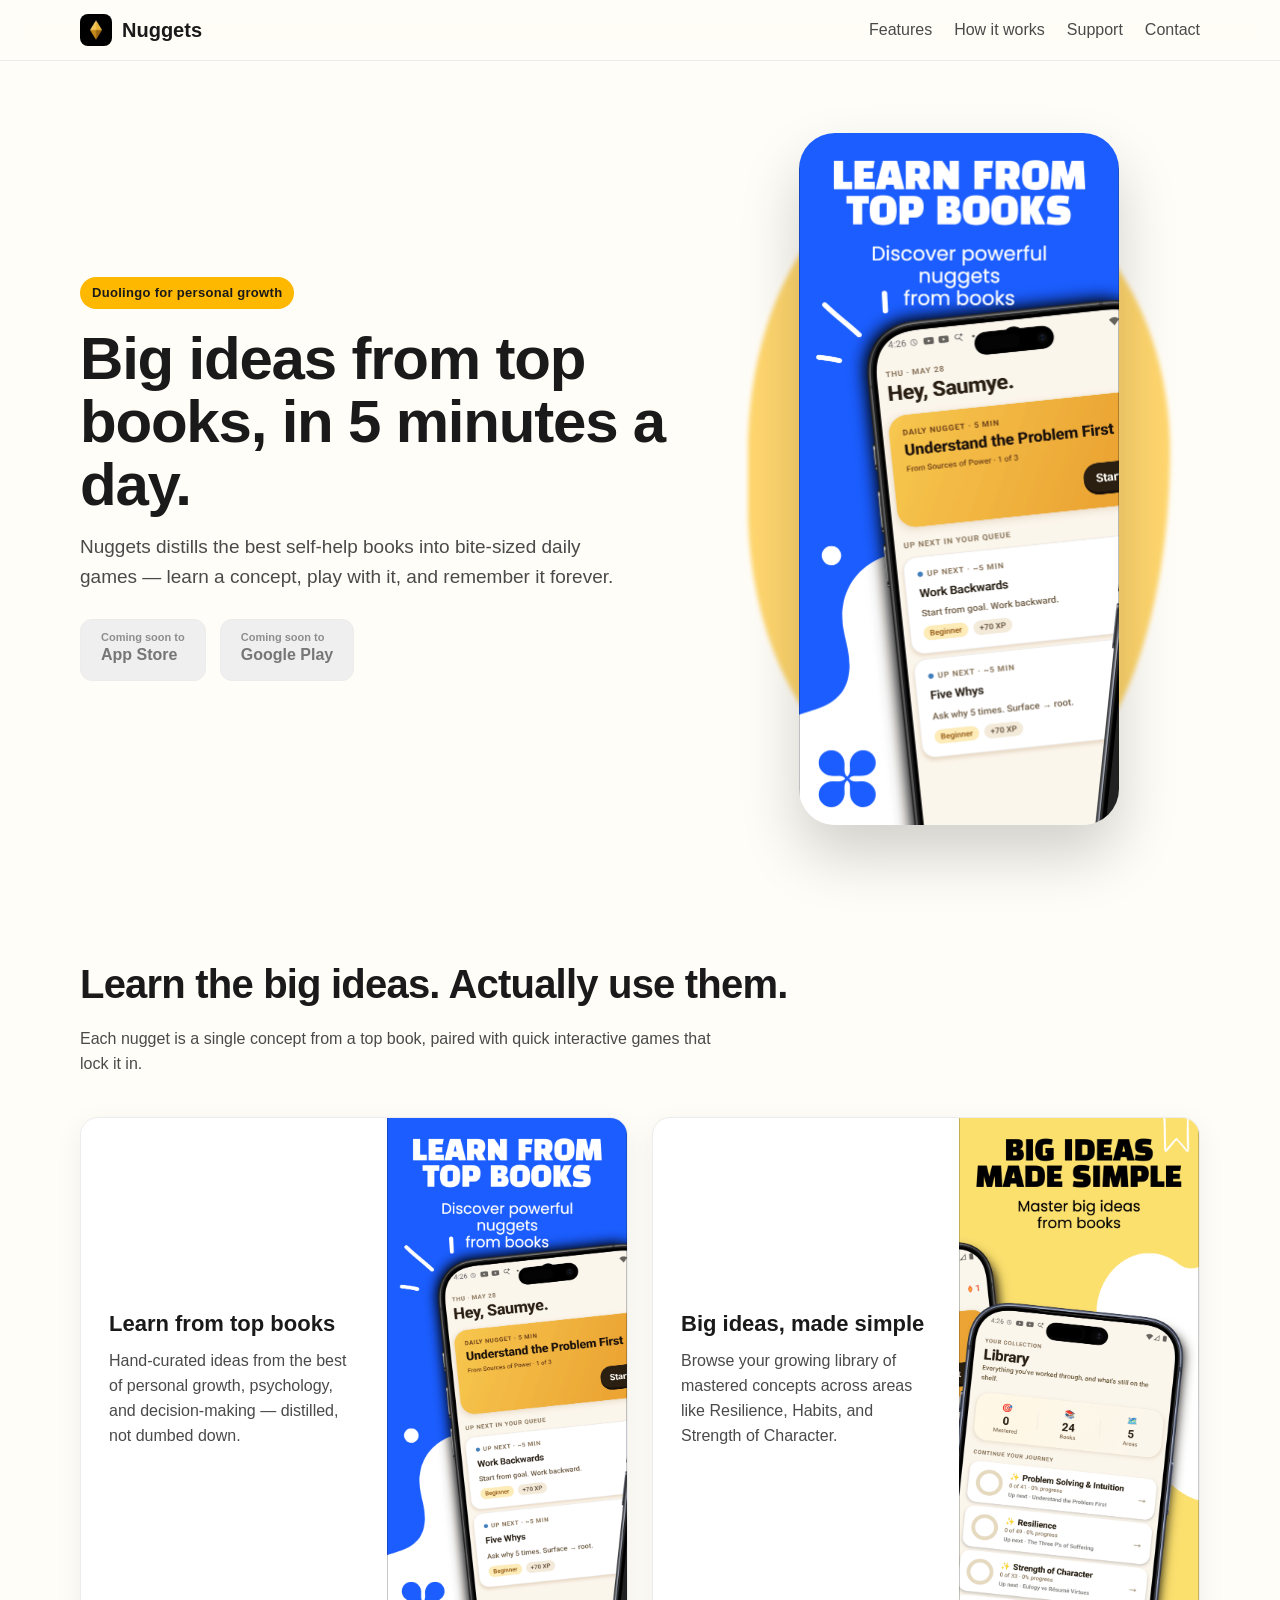
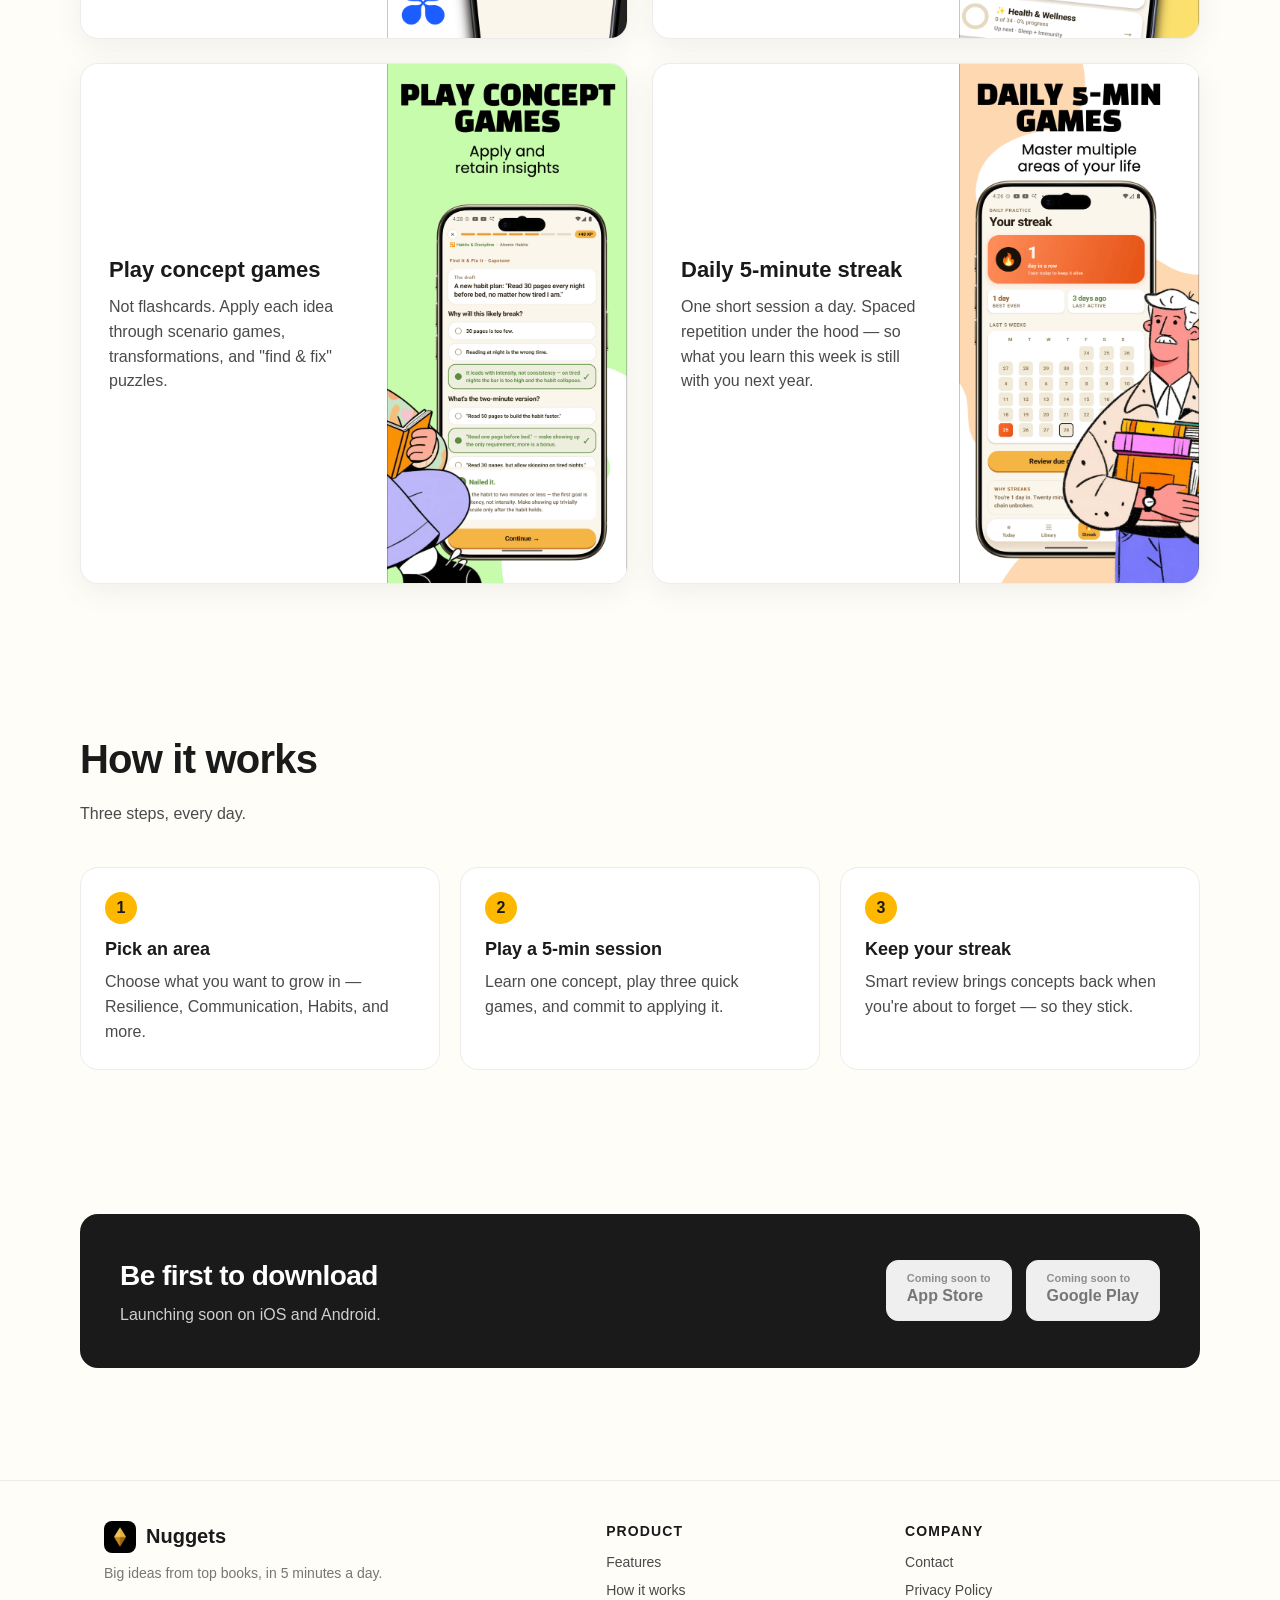
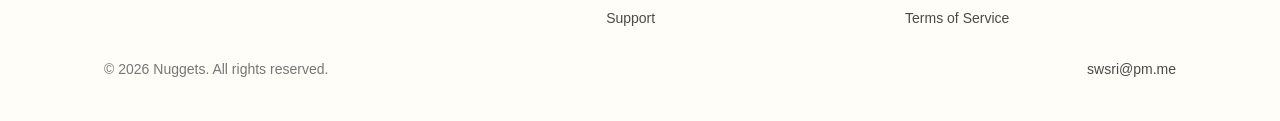
==== index.html @ 09aeb0f7 "Initial landing site" ====
<!doctype html>
<html lang="en">
<head>
<meta charset="utf-8" />
<meta name="viewport" content="width=device-width, initial-scale=1" />
<title>Nuggets — Big ideas from top books, in 5 minutes a day</title>
<meta name="description" content="Nuggets turns the best ideas from top self-help books into 5-minute daily games. Learn, apply, and remember what matters." />
<link rel="icon" type="image/png" href="assets/icons/icon-180.png" />
<link rel="apple-touch-icon" href="assets/icons/icon-180.png" />
<link rel="stylesheet" href="assets/styles.css" />
<meta property="og:title" content="Nuggets — Big ideas, made simple" />
<meta property="og:description" content="A daily 5-minute game that turns top self-help books into habits you'll actually use." />
<meta property="og:image" content="assets/screenshots/image1.png" />
<meta property="og:type" content="website" />
</head>
<body>

<header class="nav">
  <div class="container nav-inner">
    <a class="brand brand-link" href="./">
      <img src="assets/icons/icon-180.png" alt="Nuggets logo" />
      Nuggets
    </a>
    <nav class="nav-links">
      <a href="#features">Features</a>
      <a href="#how">How it works</a>
      <a href="support.html">Support</a>
      <a href="contact.html">Contact</a>
    </nav>
  </div>
</header>

<main>
  <section class="container hero">
    <div>
      <span class="eyebrow">Duolingo for personal growth</span>
      <h1>Big ideas from top books, in 5 minutes a day.</h1>
      <p class="lede">Nuggets distills the best self-help books into bite-sized daily games — learn a concept, play with it, and remember it forever.</p>
      <div class="cta-row">
        <a class="store-btn disabled" aria-disabled="true" title="Coming soon">
          <span>
            <span class="small">Coming soon to</span>
            <span class="big">App Store</span>
          </span>
        </a>
        <a class="store-btn disabled" aria-disabled="true" title="Coming soon">
          <span>
            <span class="small">Coming soon to</span>
            <span class="big">Google Play</span>
          </span>
        </a>
      </div>
    </div>
    <div class="hero-art">
      <img class="phone" src="assets/screenshots/image1.png" alt="Nuggets app — daily nugget" />
    </div>
  </section>

  <section id="features" class="section container">
    <h2>Learn the big ideas. Actually use them.</h2>
    <p class="sub">Each nugget is a single concept from a top book, paired with quick interactive games that lock it in.</p>

    <div class="features">
      <div class="feature">
        <div class="copy">
          <h3>Learn from top books</h3>
          <p>Hand-curated ideas from the best of personal growth, psychology, and decision-making — distilled, not dumbed down.</p>
        </div>
        <img src="assets/screenshots/image1.png" alt="Daily nugget screen" loading="lazy" />
      </div>

      <div class="feature">
        <div class="copy">
          <h3>Big ideas, made simple</h3>
          <p>Browse your growing library of mastered concepts across areas like Resilience, Habits, and Strength of Character.</p>
        </div>
        <img src="assets/screenshots/image2.png" alt="Library screen" loading="lazy" />
      </div>

      <div class="feature">
        <div class="copy">
          <h3>Play concept games</h3>
          <p>Not flashcards. Apply each idea through scenario games, transformations, and "find &amp; fix" puzzles.</p>
        </div>
        <img src="assets/screenshots/image4.png" alt="Concept game screen" loading="lazy" />
      </div>

      <div class="feature">
        <div class="copy">
          <h3>Daily 5-minute streak</h3>
          <p>One short session a day. Spaced repetition under the hood — so what you learn this week is still with you next year.</p>
        </div>
        <img src="assets/screenshots/image5.png" alt="Streak screen" loading="lazy" />
      </div>
    </div>
  </section>

  <section id="how" class="section container">
    <h2>How it works</h2>
    <p class="sub">Three steps, every day.</p>
    <div class="steps">
      <div class="step">
        <div class="num">1</div>
        <h3>Pick an area</h3>
        <p>Choose what you want to grow in — Resilience, Communication, Habits, and more.</p>
      </div>
      <div class="step">
        <div class="num">2</div>
        <h3>Play a 5-min session</h3>
        <p>Learn one concept, play three quick games, and commit to applying it.</p>
      </div>
      <div class="step">
        <div class="num">3</div>
        <h3>Keep your streak</h3>
        <p>Smart review brings concepts back when you're about to forget — so they stick.</p>
      </div>
    </div>
  </section>

  <section class="section container">
    <div class="cta-strip">
      <div>
        <h2>Be first to download</h2>
        <p>Launching soon on iOS and Android.</p>
      </div>
      <div class="cta-row">
        <a class="store-btn disabled" aria-disabled="true" title="Coming soon">
          <span>
            <span class="small">Coming soon to</span>
            <span class="big">App Store</span>
          </span>
        </a>
        <a class="store-btn disabled" aria-disabled="true" title="Coming soon">
          <span>
            <span class="small">Coming soon to</span>
            <span class="big">Google Play</span>
          </span>
        </a>
      </div>
    </div>
  </section>
</main>

<footer class="footer">
  <div class="container">
    <div class="footer-grid">
      <div>
        <div class="brand"><img src="assets/icons/icon-180.png" alt="" /> Nuggets</div>
        <p style="margin-top:10px;max-width:340px">Big ideas from top books, in 5 minutes a day.</p>
      </div>
      <div>
        <h4>Product</h4>
        <ul>
          <li><a href="#features">Features</a></li>
          <li><a href="#how">How it works</a></li>
          <li><a href="support.html">Support</a></li>
        </ul>
      </div>
      <div>
        <h4>Company</h4>
        <ul>
          <li><a href="contact.html">Contact</a></li>
          <li><a href="privacy.html">Privacy Policy</a></li>
          <li><a href="terms.html">Terms of Service</a></li>
        </ul>
      </div>
    </div>
    <div class="footer-bottom">
      <div>© <span id="yr"></span> Nuggets. All rights reserved.</div>
      <div><a href="mailto:swsri@pm.me">swsri@pm.me</a></div>
    </div>
  </div>
</footer>

<script>document.getElementById('yr').textContent = new Date().getFullYear();</script>
</body>
</html>
---- assets/styles.css ----
:root {
  --bg: #fffdf7;
  --ink: #1a1a1a;
  --ink-soft: #4a4a4a;
  --muted: #767676;
  --accent: #ffb800;
  --accent-ink: #1a1a1a;
  --blue: #2f6bff;
  --pink: #ffd8e8;
  --green: #c8efc4;
  --orange: #ffd9b8;
  --card: #ffffff;
  --line: #ececec;
  --radius: 18px;
  --shadow: 0 8px 30px rgba(0,0,0,.06);
  --max: 1120px;
  --font: -apple-system, BlinkMacSystemFont, "Segoe UI", Roboto, "Helvetica Neue", Arial, sans-serif;
}

* { box-sizing: border-box; }
html, body { margin: 0; padding: 0; }
body {
  font-family: var(--font);
  color: var(--ink);
  background: var(--bg);
  -webkit-font-smoothing: antialiased;
  line-height: 1.55;
}

a { color: var(--blue); text-decoration: none; }
a:hover { text-decoration: underline; }

.container { max-width: var(--max); margin: 0 auto; padding: 0 24px; }

/* Nav */
.nav {
  position: sticky; top: 0; z-index: 10;
  background: rgba(255,253,247,.85);
  backdrop-filter: saturate(180%) blur(12px);
  border-bottom: 1px solid var(--line);
}
.nav-inner {
  display: flex; align-items: center; justify-content: space-between;
  padding: 14px 0;
}
.brand { display: flex; align-items: center; gap: 10px; font-weight: 800; font-size: 20px; color: var(--ink); }
.brand img { width: 32px; height: 32px; border-radius: 8px; }
.nav-links { display: flex; gap: 22px; align-items: center; }
.nav-links a { color: var(--ink-soft); font-weight: 500; }
.nav-links a:hover { color: var(--ink); text-decoration: none; }

/* Hero */
.hero {
  padding: 72px 0 56px;
  display: grid;
  grid-template-columns: 1.1fr .9fr;
  gap: 48px;
  align-items: center;
}
.eyebrow {
  display: inline-block;
  background: var(--accent);
  color: var(--accent-ink);
  font-weight: 700;
  font-size: 13px;
  padding: 6px 12px;
  border-radius: 999px;
  letter-spacing: .3px;
}
.hero h1 {
  font-size: clamp(36px, 5vw, 60px);
  line-height: 1.05;
  margin: 18px 0 16px;
  letter-spacing: -.02em;
  font-weight: 900;
}
.hero p.lede {
  font-size: 19px; color: var(--ink-soft); margin: 0 0 28px; max-width: 560px;
}
.cta-row { display: flex; gap: 14px; flex-wrap: wrap; }
.store-btn {
  display: inline-flex; align-items: center; gap: 10px;
  padding: 12px 20px; border-radius: 12px;
  background: var(--ink); color: #fff; font-weight: 600;
  border: 1px solid var(--ink);
}
.store-btn:hover { text-decoration: none; opacity: .92; }
.store-btn .small { font-size: 11px; opacity: .8; display: block; line-height: 1; }
.store-btn .big { font-size: 16px; font-weight: 700; }
.store-btn.disabled {
  background: #efefef; color: var(--muted); border-color: var(--line); cursor: not-allowed;
}
.store-btn.disabled:hover { opacity: 1; }

.hero-art {
  position: relative; min-height: 520px;
  display: flex; align-items: center; justify-content: center;
}
.hero-art .phone {
  width: 100%; max-width: 320px;
  border-radius: 36px;
  box-shadow: 0 30px 60px rgba(0,0,0,.18);
}
.hero-art::before {
  content: "";
  position: absolute; inset: 30px;
  background: var(--accent);
  border-radius: 50% 60% 40% 50% / 50% 50% 60% 50%;
  z-index: -1;
  filter: blur(2px);
  opacity: .55;
}

/* Features */
.section { padding: 72px 0; }
.section h2 {
  font-size: clamp(28px, 3.4vw, 40px);
  margin: 0 0 12px; letter-spacing: -.02em; font-weight: 900;
}
.section .sub { color: var(--ink-soft); max-width: 640px; margin: 0 0 40px; }

.features {
  display: grid;
  grid-template-columns: repeat(2, 1fr);
  gap: 24px;
}
.feature {
  background: var(--card);
  border: 1px solid var(--line);
  border-radius: var(--radius);
  overflow: hidden;
  display: flex; align-items: stretch;
  box-shadow: var(--shadow);
}
.feature .copy { padding: 28px; display: flex; flex-direction: column; justify-content: center; }
.feature .copy h3 { margin: 0 0 8px; font-size: 22px; }
.feature .copy p { margin: 0; color: var(--ink-soft); }
.feature img { width: 44%; object-fit: cover; align-self: stretch; }

/* How it works */
.steps { display: grid; grid-template-columns: repeat(3, 1fr); gap: 20px; }
.step {
  background: var(--card); border: 1px solid var(--line); border-radius: var(--radius);
  padding: 24px;
}
.step .num {
  display: inline-flex; align-items: center; justify-content: center;
  width: 32px; height: 32px; border-radius: 50%;
  background: var(--accent); font-weight: 800; margin-bottom: 12px;
}
.step h3 { margin: 0 0 6px; font-size: 18px; }
.step p { margin: 0; color: var(--ink-soft); }

/* CTA strip */
.cta-strip {
  background: var(--ink); color: #fff;
  border-radius: var(--radius);
  padding: 40px;
  display: flex; flex-wrap: wrap; align-items: center; justify-content: space-between; gap: 20px;
}
.cta-strip h2 { color: #fff; margin: 0 0 6px; font-size: 28px; }
.cta-strip p { margin: 0; color: #cfcfcf; }

/* Footer */
.footer { border-top: 1px solid var(--line); padding: 40px 0; margin-top: 40px; color: var(--muted); font-size: 14px; }
.footer-grid { display: grid; grid-template-columns: 1.4fr .8fr .8fr; gap: 28px; margin-bottom: 24px; }
.footer h4 { color: var(--ink); margin: 0 0 10px; font-size: 14px; text-transform: uppercase; letter-spacing: .08em; }
.footer ul { list-style: none; margin: 0; padding: 0; }
.footer li { margin: 6px 0; }
.footer a { color: var(--ink-soft); }
.footer-bottom { display: flex; justify-content: space-between; flex-wrap: wrap; gap: 10px; }

/* Doc pages */
.doc { padding: 56px 0 80px; max-width: 760px; }
.doc h1 { font-size: 40px; margin: 0 0 8px; letter-spacing: -.02em; }
.doc .updated { color: var(--muted); margin: 0 0 32px; }
.doc h2 { margin-top: 32px; font-size: 22px; }
.doc p, .doc li { color: var(--ink-soft); }
.doc a { color: var(--blue); }

/* Responsive */
@media (max-width: 860px) {
  .hero { grid-template-columns: 1fr; padding: 48px 0 24px; }
  .hero-art { min-height: 420px; order: -1; }
  .features { grid-template-columns: 1fr; }
  .feature img { width: 40%; }
  .steps { grid-template-columns: 1fr; }
  .footer-grid { grid-template-columns: 1fr 1fr; }
  .nav-links a:not(.brand-link) { display: none; }
}
@media (max-width: 520px) {
  .feature { flex-direction: column; }
  .feature img { width: 100%; max-height: 260px; }
  .cta-strip { padding: 28px; }
}
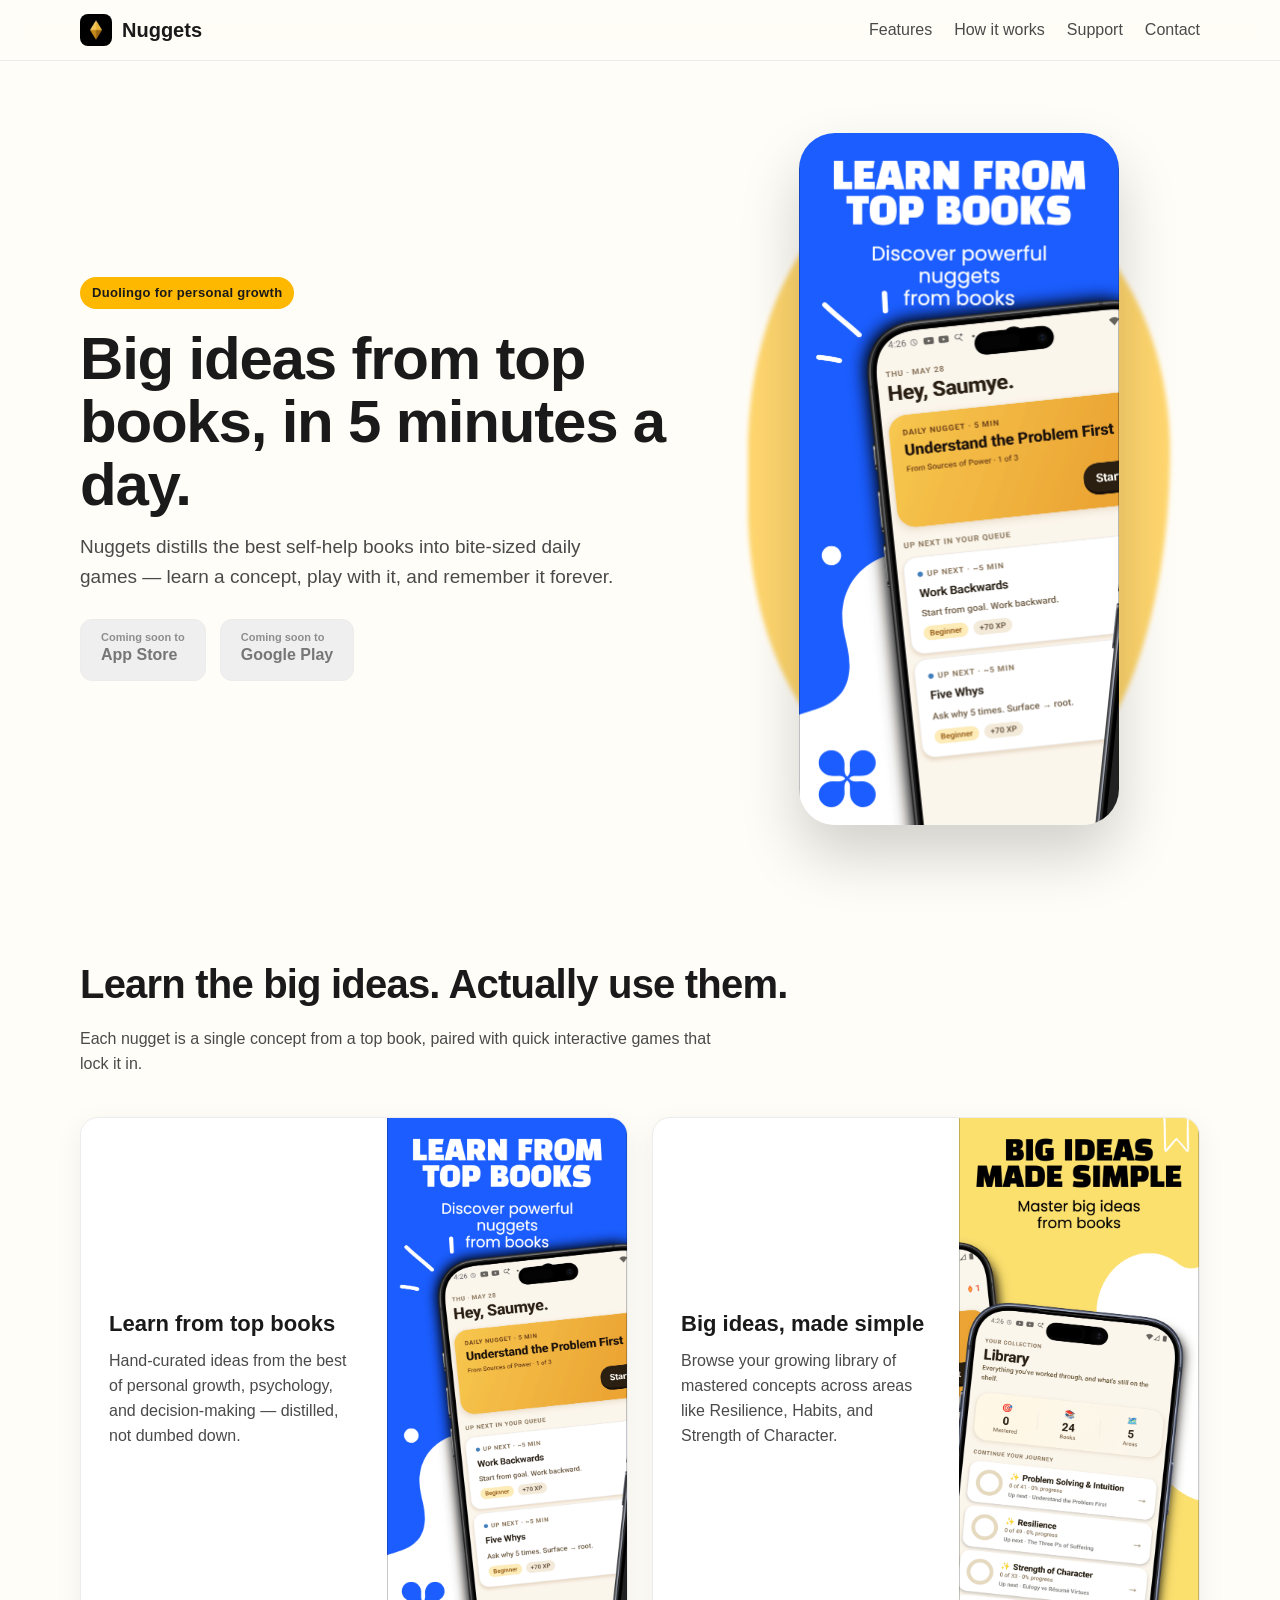
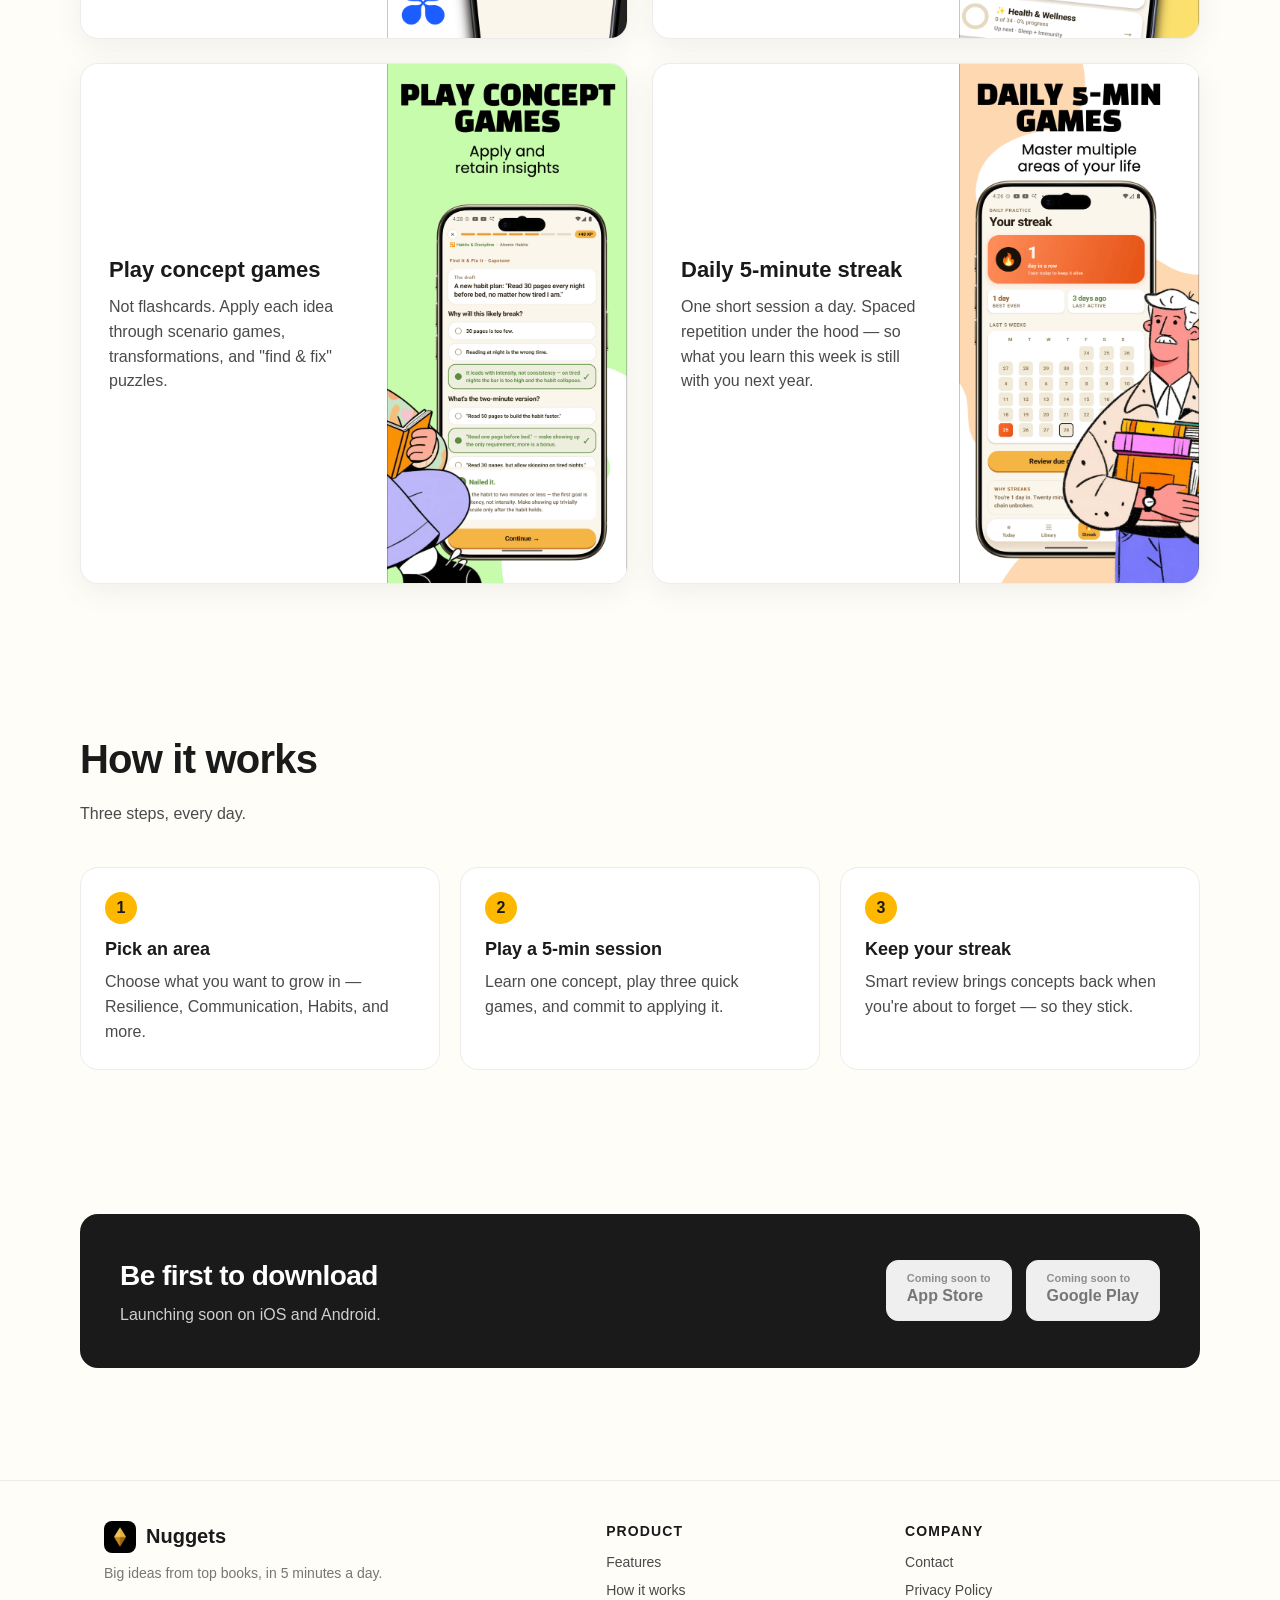
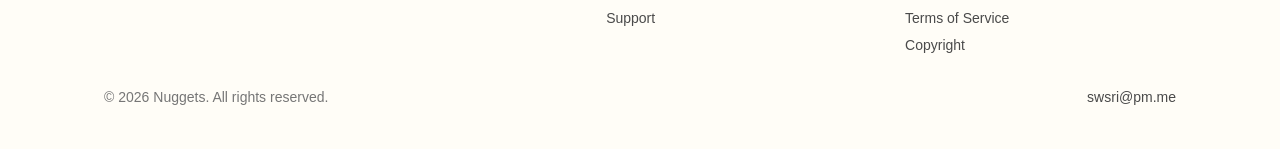
==== commit bd7ec961: "copyright" ====
--- a/index.html
+++ b/index.html
@@ -162,6 +162,7 @@
           <li><a href="contact.html">Contact</a></li>
           <li><a href="privacy.html">Privacy Policy</a></li>
           <li><a href="terms.html">Terms of Service</a></li>
+          <li><a href="copyright.html">Copyright</a></li>
         </ul>
       </div>
     </div>
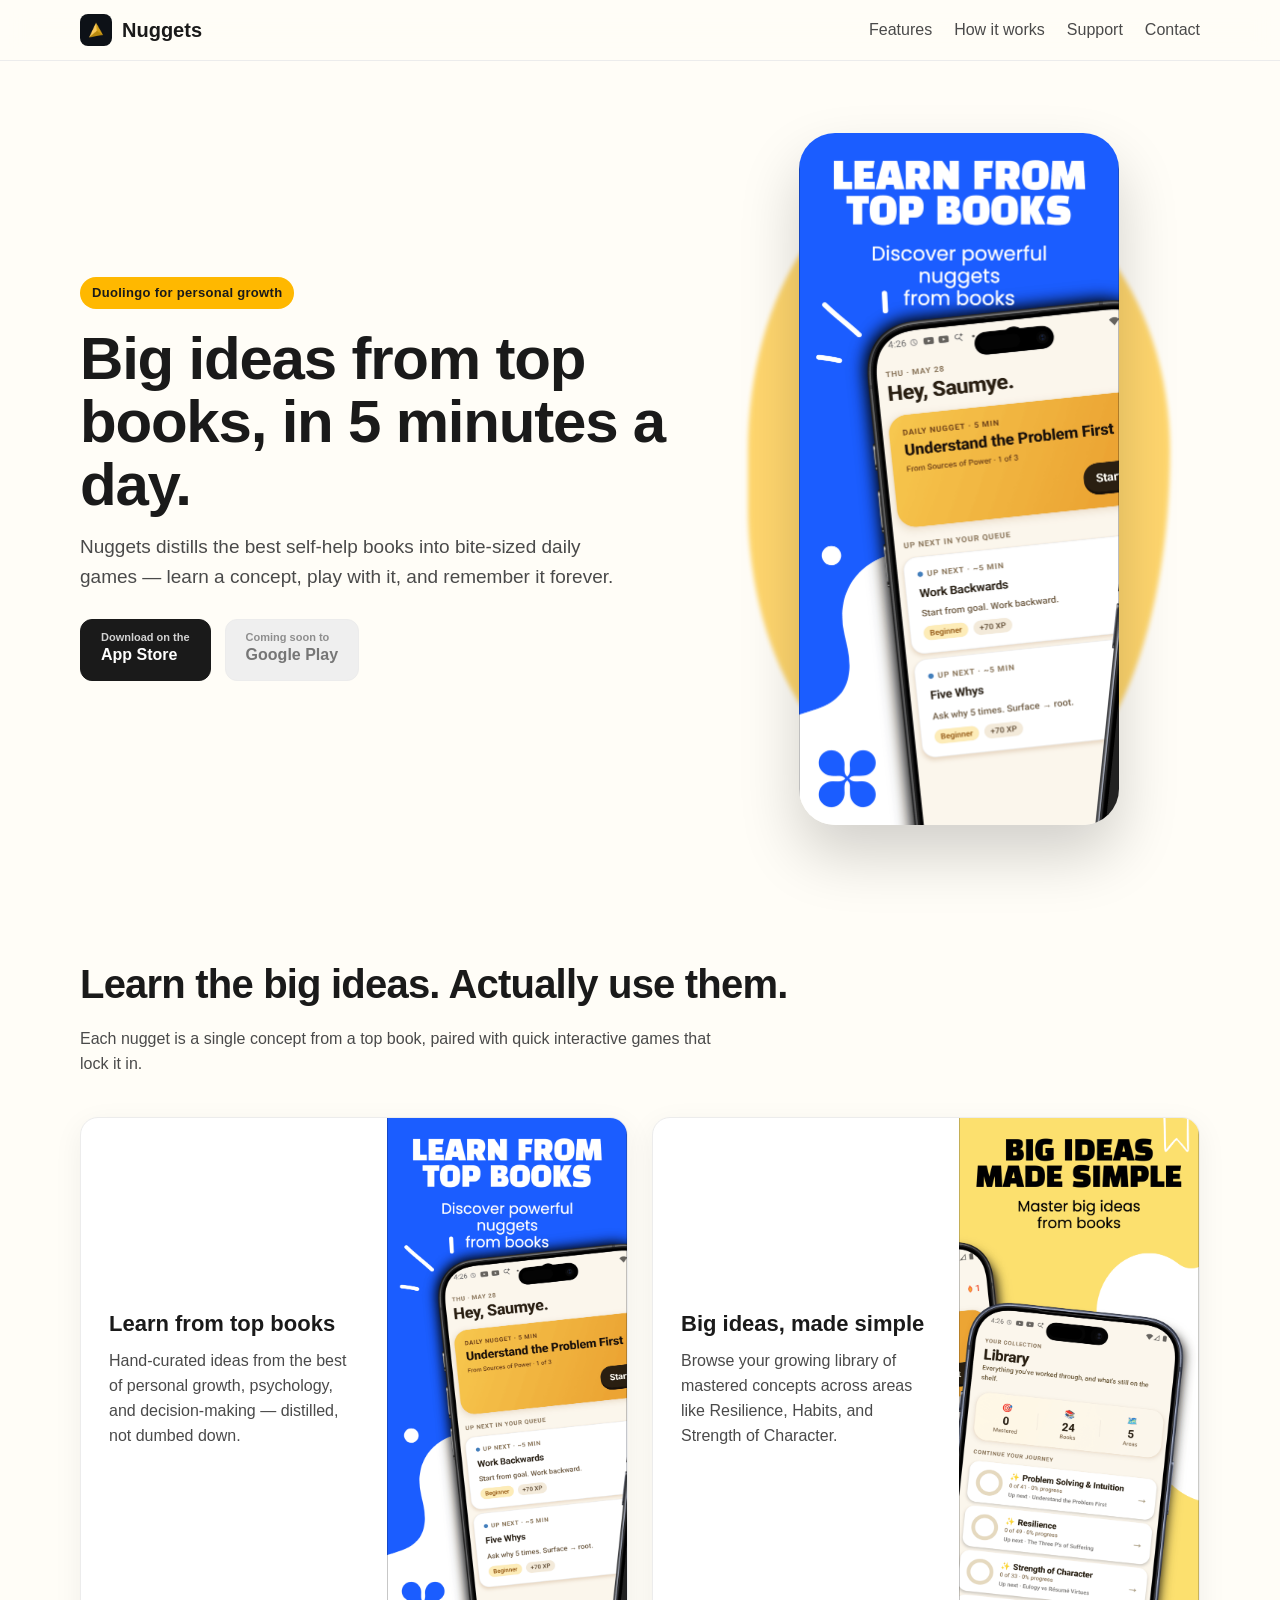
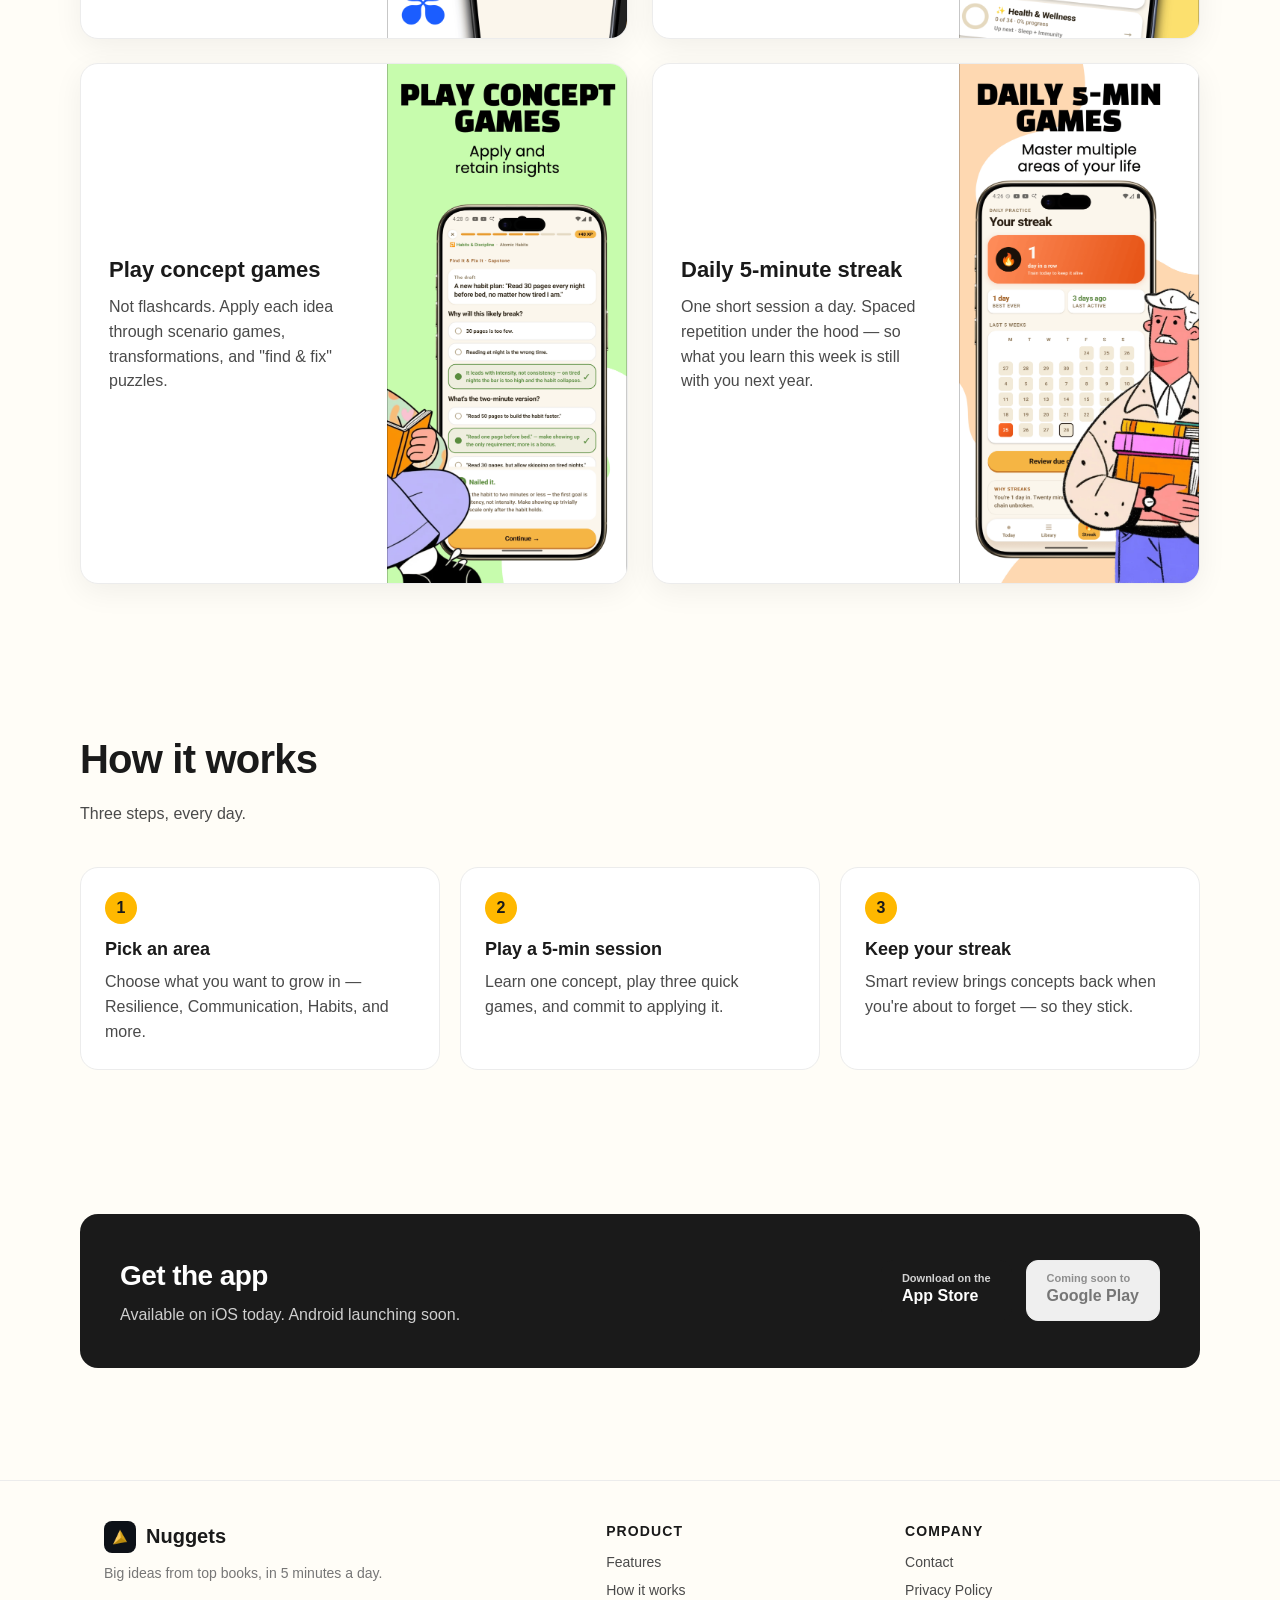
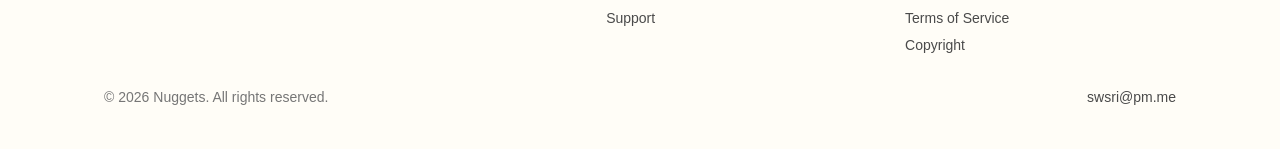
==== commit 8b565cd5: "Activate App Store CTA — Nugget is live on iOS Replaces the disabled "Coming soon to App Store" butt" ====
--- a/index.html
+++ b/index.html
@@ -37,9 +37,9 @@
       <h1>Big ideas from top books, in 5 minutes a day.</h1>
       <p class="lede">Nuggets distills the best self-help books into bite-sized daily games — learn a concept, play with it, and remember it forever.</p>
       <div class="cta-row">
-        <a class="store-btn disabled" aria-disabled="true" title="Coming soon">
+        <a class="store-btn" href="https://apps.apple.com/us/app/nugget-gamified-learning/id6769731520" title="Download on the App Store">
           <span>
-            <span class="small">Coming soon to</span>
+            <span class="small">Download on the</span>
             <span class="big">App Store</span>
           </span>
         </a>
@@ -120,13 +120,13 @@
   <section class="section container">
     <div class="cta-strip">
       <div>
-        <h2>Be first to download</h2>
-        <p>Launching soon on iOS and Android.</p>
+        <h2>Get the app</h2>
+        <p>Available on iOS today. Android launching soon.</p>
       </div>
       <div class="cta-row">
-        <a class="store-btn disabled" aria-disabled="true" title="Coming soon">
+        <a class="store-btn" href="https://apps.apple.com/us/app/nugget-gamified-learning/id6769731520" title="Download on the App Store">
           <span>
-            <span class="small">Coming soon to</span>
+            <span class="small">Download on the</span>
             <span class="big">App Store</span>
           </span>
         </a>
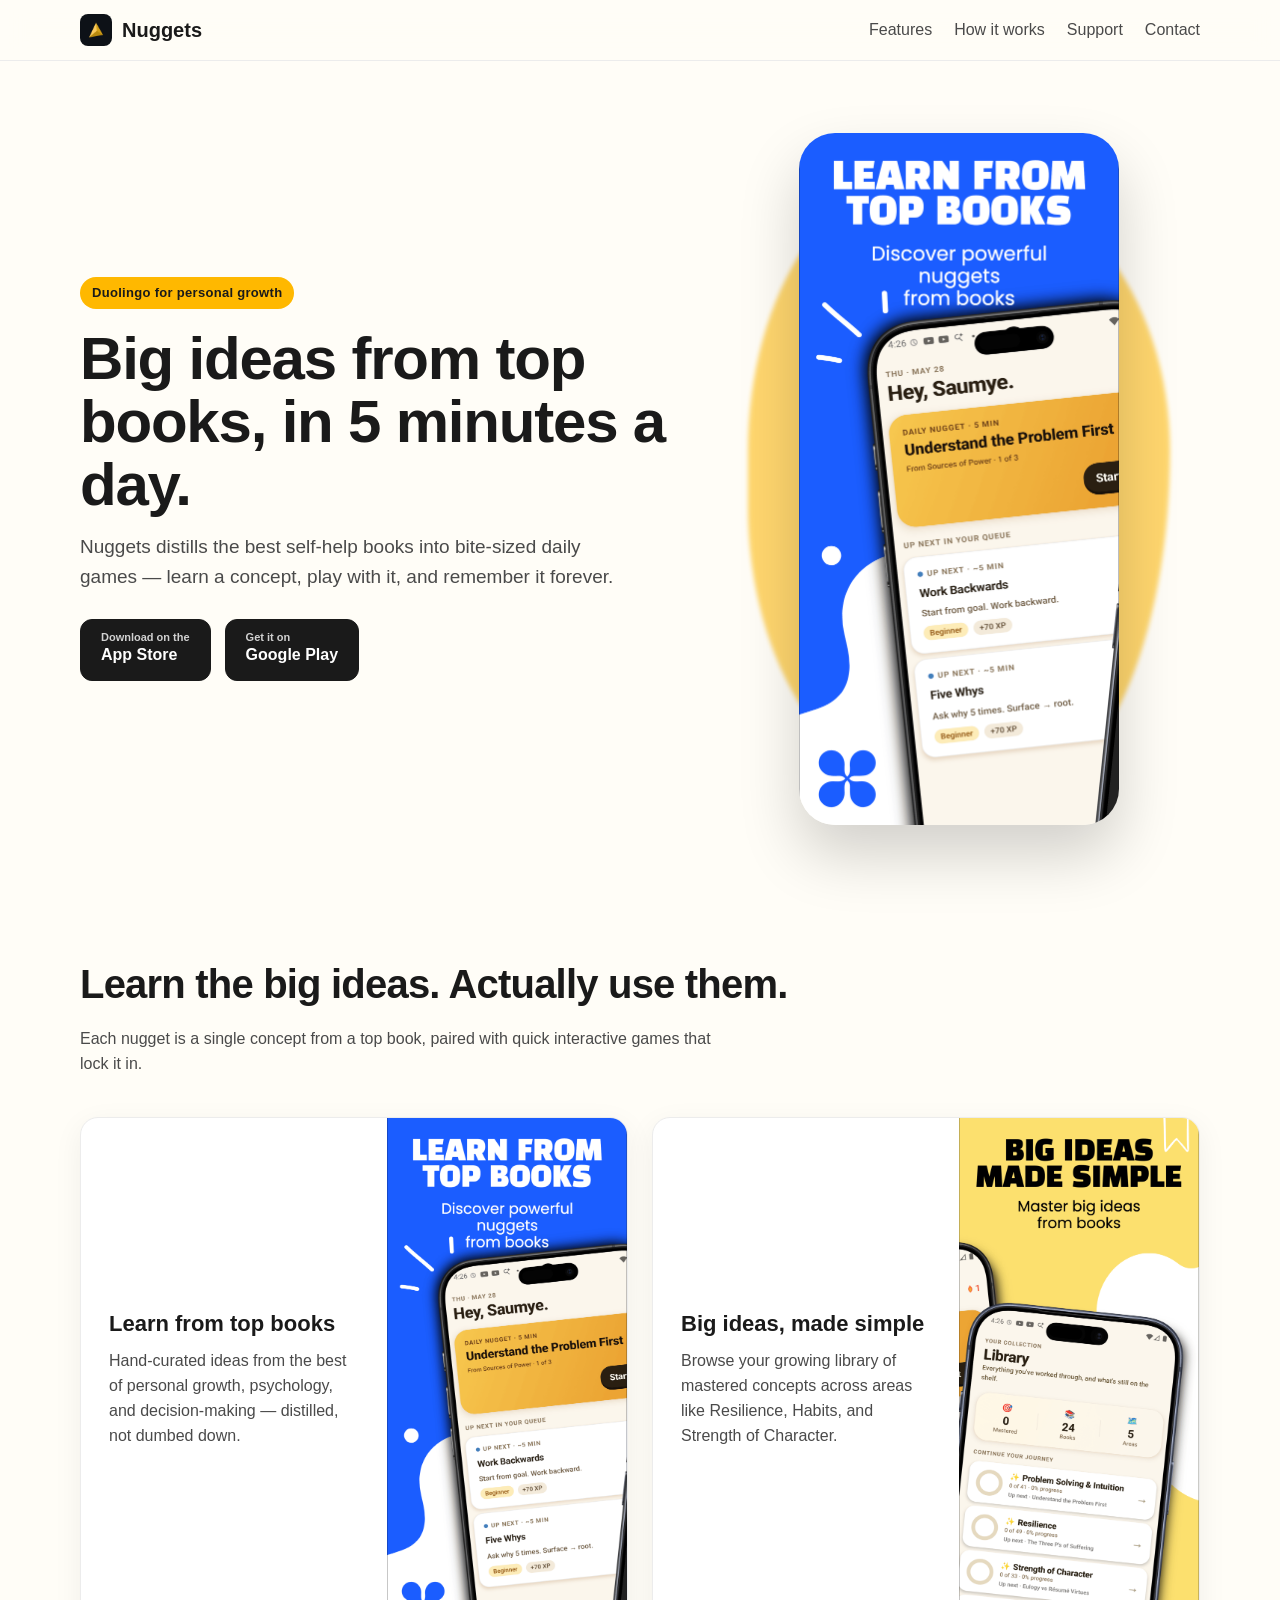
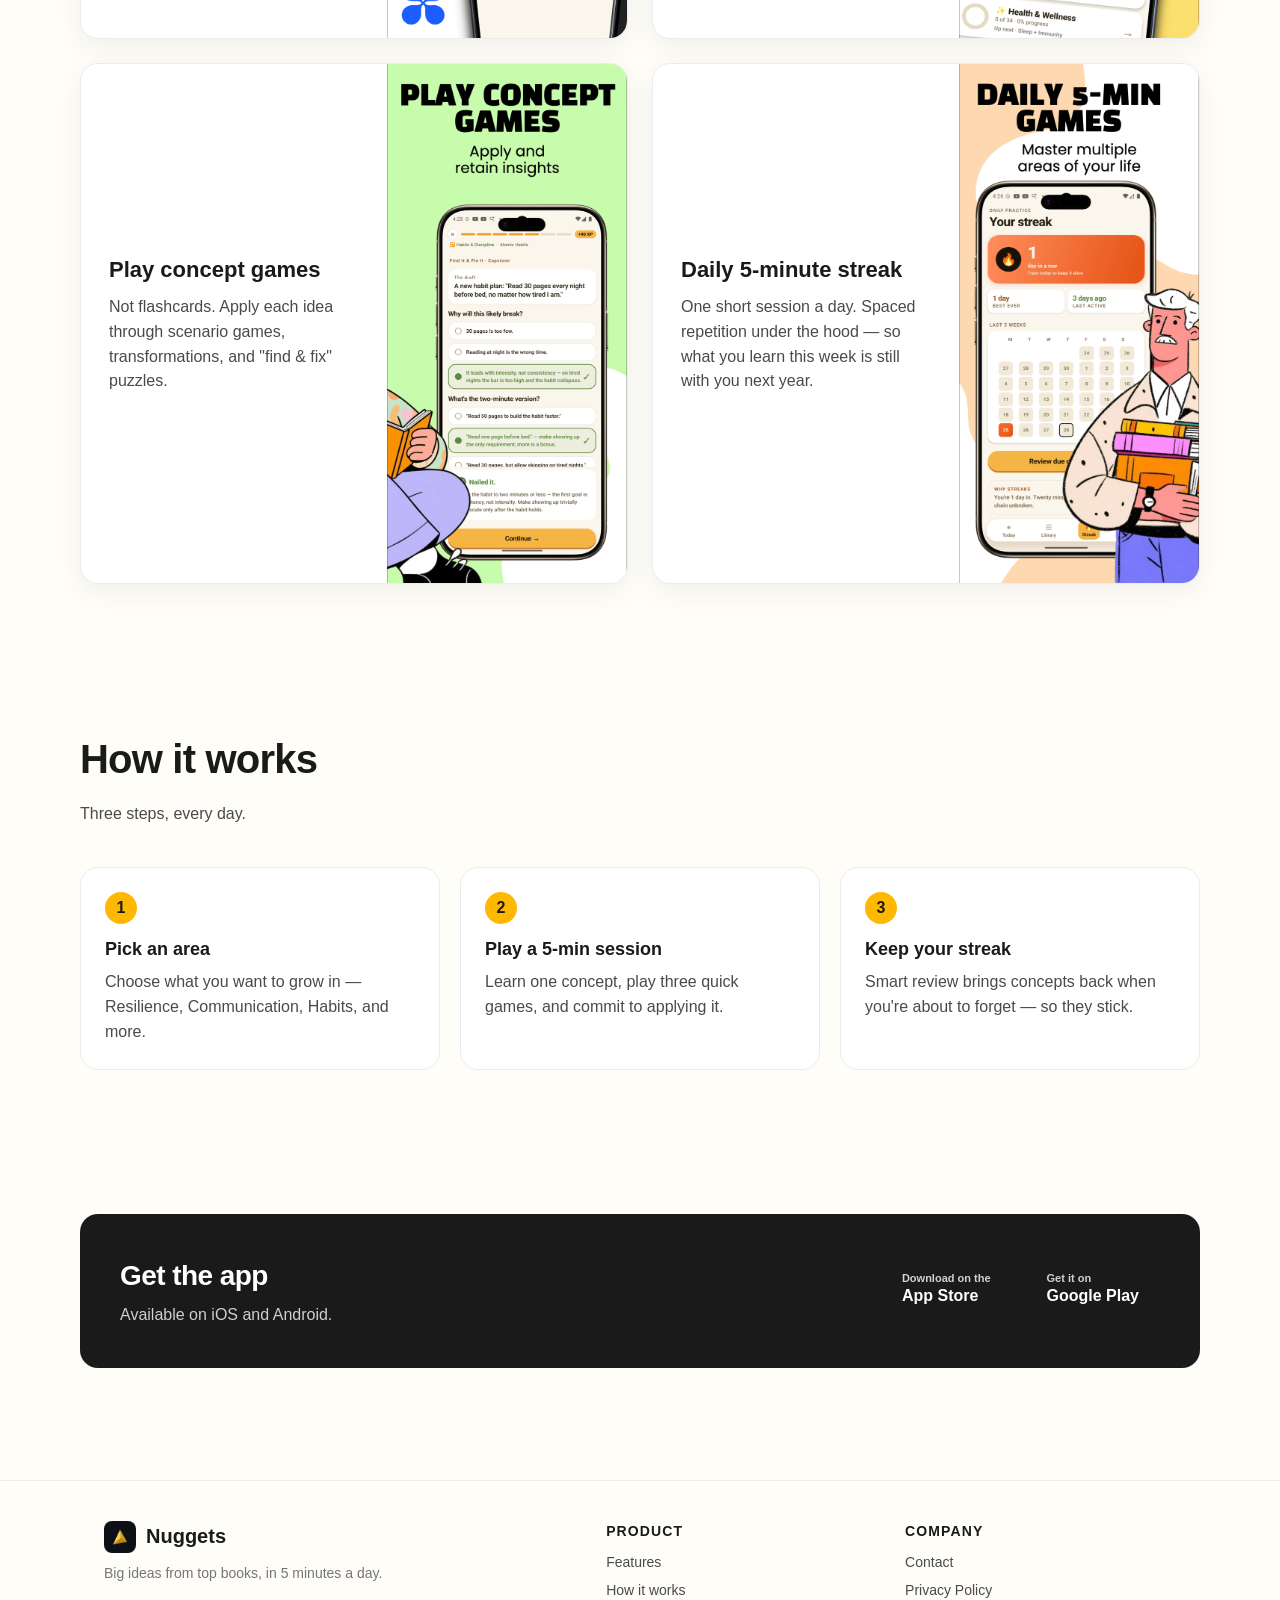
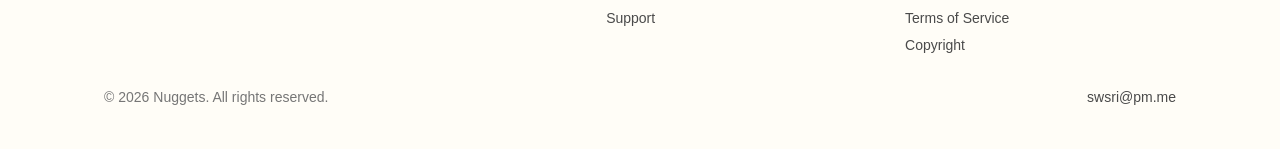
==== commit 8b3bda44: "Activate Google Play CTA — Nugget is live on Android Replaces the disabled "Coming soon to Google Pl" ====
--- a/index.html
+++ b/index.html
@@ -43,9 +43,9 @@
             <span class="big">App Store</span>
           </span>
         </a>
-        <a class="store-btn disabled" aria-disabled="true" title="Coming soon">
+        <a class="store-btn" href="https://play.google.com/store/apps/details?id=ai.vastav.nuggets" title="Get it on Google Play">
           <span>
-            <span class="small">Coming soon to</span>
+            <span class="small">Get it on</span>
             <span class="big">Google Play</span>
           </span>
         </a>
@@ -121,7 +121,7 @@
     <div class="cta-strip">
       <div>
         <h2>Get the app</h2>
-        <p>Available on iOS today. Android launching soon.</p>
+        <p>Available on iOS and Android.</p>
       </div>
       <div class="cta-row">
         <a class="store-btn" href="https://apps.apple.com/us/app/nugget-gamified-learning/id6769731520" title="Download on the App Store">
@@ -130,9 +130,9 @@
             <span class="big">App Store</span>
           </span>
         </a>
-        <a class="store-btn disabled" aria-disabled="true" title="Coming soon">
+        <a class="store-btn" href="https://play.google.com/store/apps/details?id=ai.vastav.nuggets" title="Get it on Google Play">
           <span>
-            <span class="small">Coming soon to</span>
+            <span class="small">Get it on</span>
             <span class="big">Google Play</span>
           </span>
         </a>
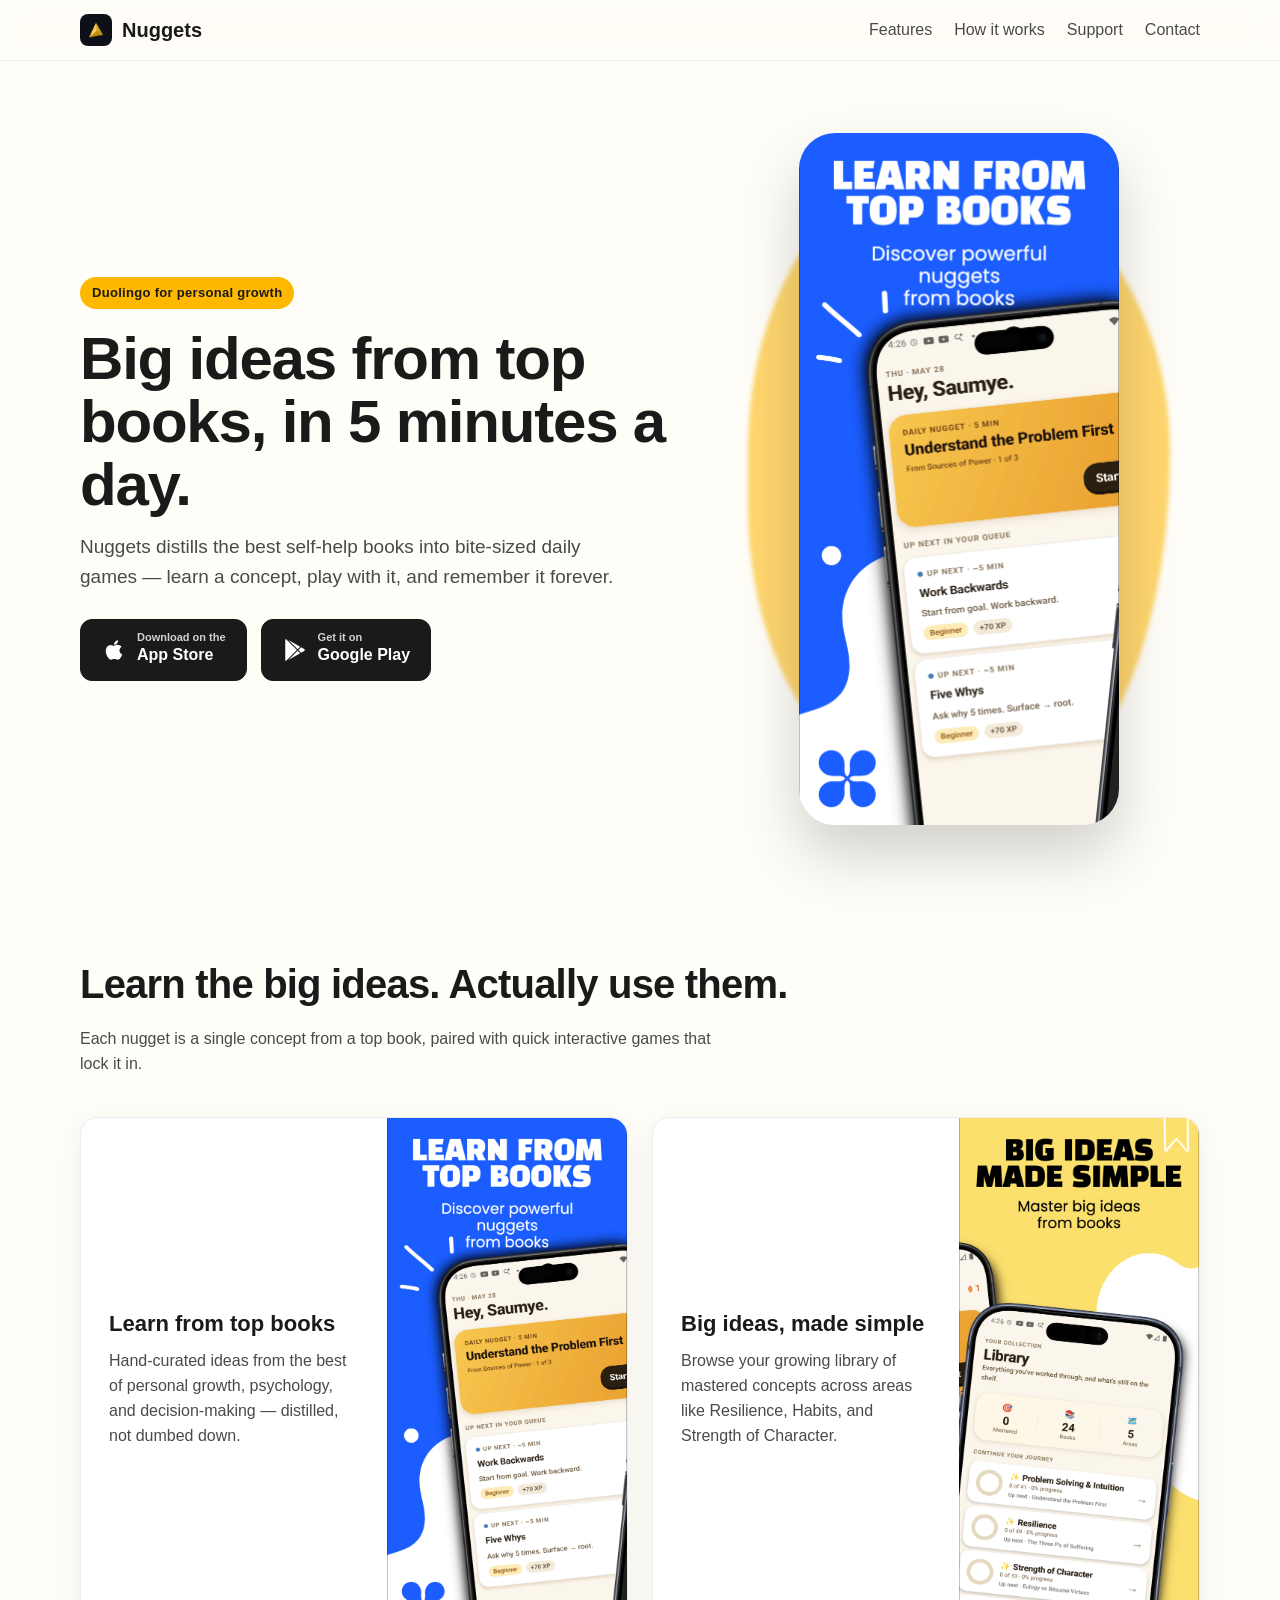
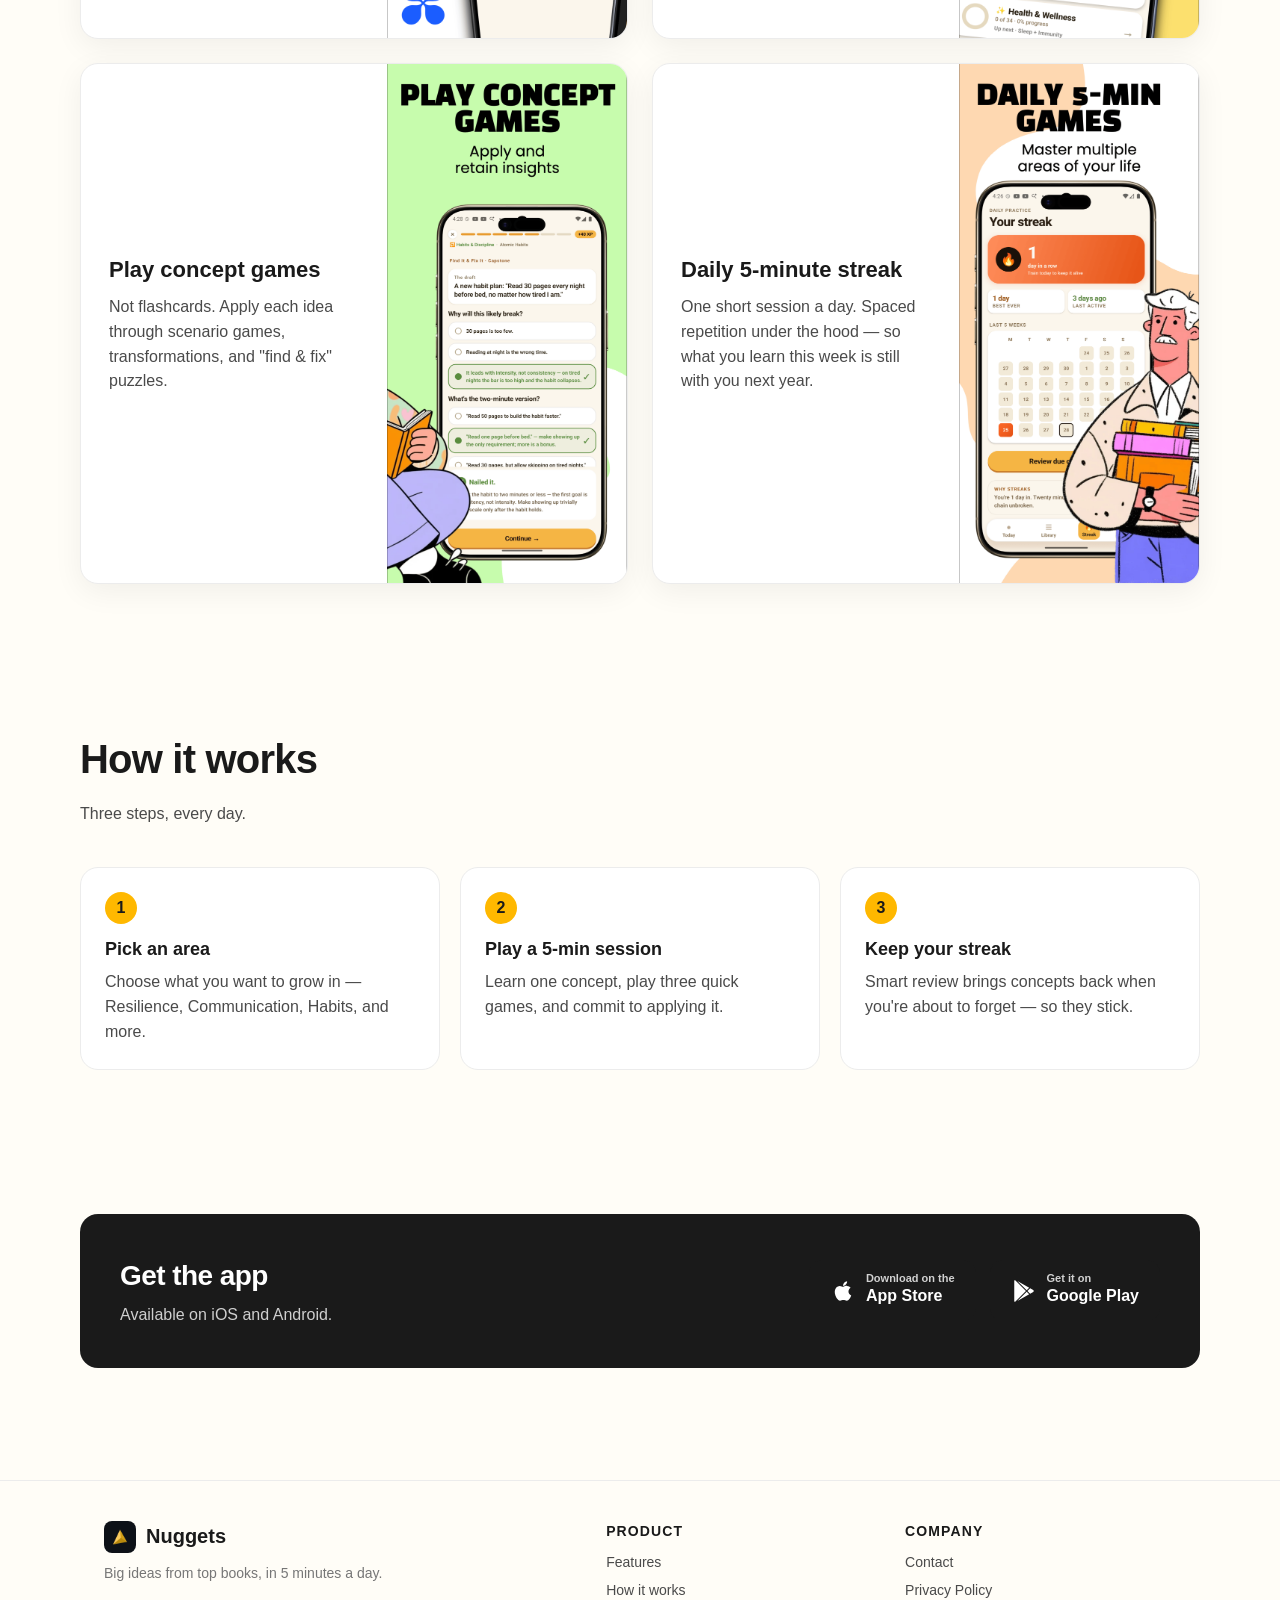
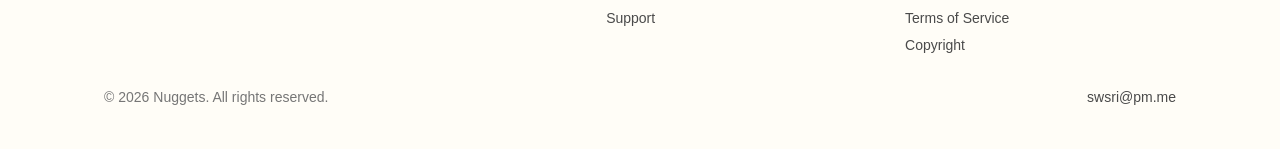
==== commit e03936ee: "Add Apple + Google Play glyphs to store CTAs Inline SVG marks render at 26px next to the existing tw" ====
--- a/index.html
+++ b/index.html
@@ -38,12 +38,18 @@
       <p class="lede">Nuggets distills the best self-help books into bite-sized daily games — learn a concept, play with it, and remember it forever.</p>
       <div class="cta-row">
         <a class="store-btn" href="https://apps.apple.com/us/app/nugget-gamified-learning/id6769731520" title="Download on the App Store">
+          <svg viewBox="0 0 24 24" fill="#fff" xmlns="http://www.w3.org/2000/svg" aria-hidden="true">
+            <path d="M17.05 20.28c-.98.95-2.05.8-3.08.35-1.09-.46-2.09-.48-3.24 0-1.44.62-2.2.44-3.06-.35C2.79 15.25 3.51 7.59 9.05 7.31c1.35.07 2.29.74 3.08.8 1.18-.24 2.31-.93 3.57-.84 1.51.12 2.65.72 3.4 1.8-3.12 1.87-2.38 5.98.48 7.13-.57 1.5-1.31 2.99-2.54 4.09zM12.03 7.25c-.15-2.23 1.66-4.07 3.74-4.25.29 2.58-2.34 4.5-3.74 4.25z"/>
+          </svg>
           <span>
             <span class="small">Download on the</span>
             <span class="big">App Store</span>
           </span>
         </a>
         <a class="store-btn" href="https://play.google.com/store/apps/details?id=ai.vastav.nuggets" title="Get it on Google Play">
+          <svg viewBox="0 0 24 24" fill="#fff" xmlns="http://www.w3.org/2000/svg" aria-hidden="true">
+            <path d="M3.609 1.814L13.792 12 3.61 22.186a.996.996 0 01-.61-.92V2.734a.996.996 0 01.609-.92zm10.89 10.893l2.302 2.302-10.937 6.333 8.635-8.635zm3.199-3.198l2.807 1.626a1 1 0 010 1.73l-2.808 1.626L15.21 12l2.488-2.491zM5.864 2.658L16.802 8.99l-2.302 2.302L5.864 2.658z"/>
+          </svg>
           <span>
             <span class="small">Get it on</span>
             <span class="big">Google Play</span>
@@ -125,12 +131,18 @@
       </div>
       <div class="cta-row">
         <a class="store-btn" href="https://apps.apple.com/us/app/nugget-gamified-learning/id6769731520" title="Download on the App Store">
+          <svg viewBox="0 0 24 24" fill="#fff" xmlns="http://www.w3.org/2000/svg" aria-hidden="true">
+            <path d="M17.05 20.28c-.98.95-2.05.8-3.08.35-1.09-.46-2.09-.48-3.24 0-1.44.62-2.2.44-3.06-.35C2.79 15.25 3.51 7.59 9.05 7.31c1.35.07 2.29.74 3.08.8 1.18-.24 2.31-.93 3.57-.84 1.51.12 2.65.72 3.4 1.8-3.12 1.87-2.38 5.98.48 7.13-.57 1.5-1.31 2.99-2.54 4.09zM12.03 7.25c-.15-2.23 1.66-4.07 3.74-4.25.29 2.58-2.34 4.5-3.74 4.25z"/>
+          </svg>
           <span>
             <span class="small">Download on the</span>
             <span class="big">App Store</span>
           </span>
         </a>
         <a class="store-btn" href="https://play.google.com/store/apps/details?id=ai.vastav.nuggets" title="Get it on Google Play">
+          <svg viewBox="0 0 24 24" fill="#fff" xmlns="http://www.w3.org/2000/svg" aria-hidden="true">
+            <path d="M3.609 1.814L13.792 12 3.61 22.186a.996.996 0 01-.61-.92V2.734a.996.996 0 01.609-.92zm10.89 10.893l2.302 2.302-10.937 6.333 8.635-8.635zm3.199-3.198l2.807 1.626a1 1 0 010 1.73l-2.808 1.626L15.21 12l2.488-2.491zM5.864 2.658L16.802 8.99l-2.302 2.302L5.864 2.658z"/>
+          </svg>
           <span>
             <span class="small">Get it on</span>
             <span class="big">Google Play</span>
--- a/assets/styles.css
+++ b/assets/styles.css
@@ -87,6 +87,7 @@
 .store-btn:hover { text-decoration: none; opacity: .92; }
 .store-btn .small { font-size: 11px; opacity: .8; display: block; line-height: 1; }
 .store-btn .big { font-size: 16px; font-weight: 700; }
+.store-btn svg { width: 26px; height: 26px; flex-shrink: 0; }
 .store-btn.disabled {
   background: #efefef; color: var(--muted); border-color: var(--line); cursor: not-allowed;
 }
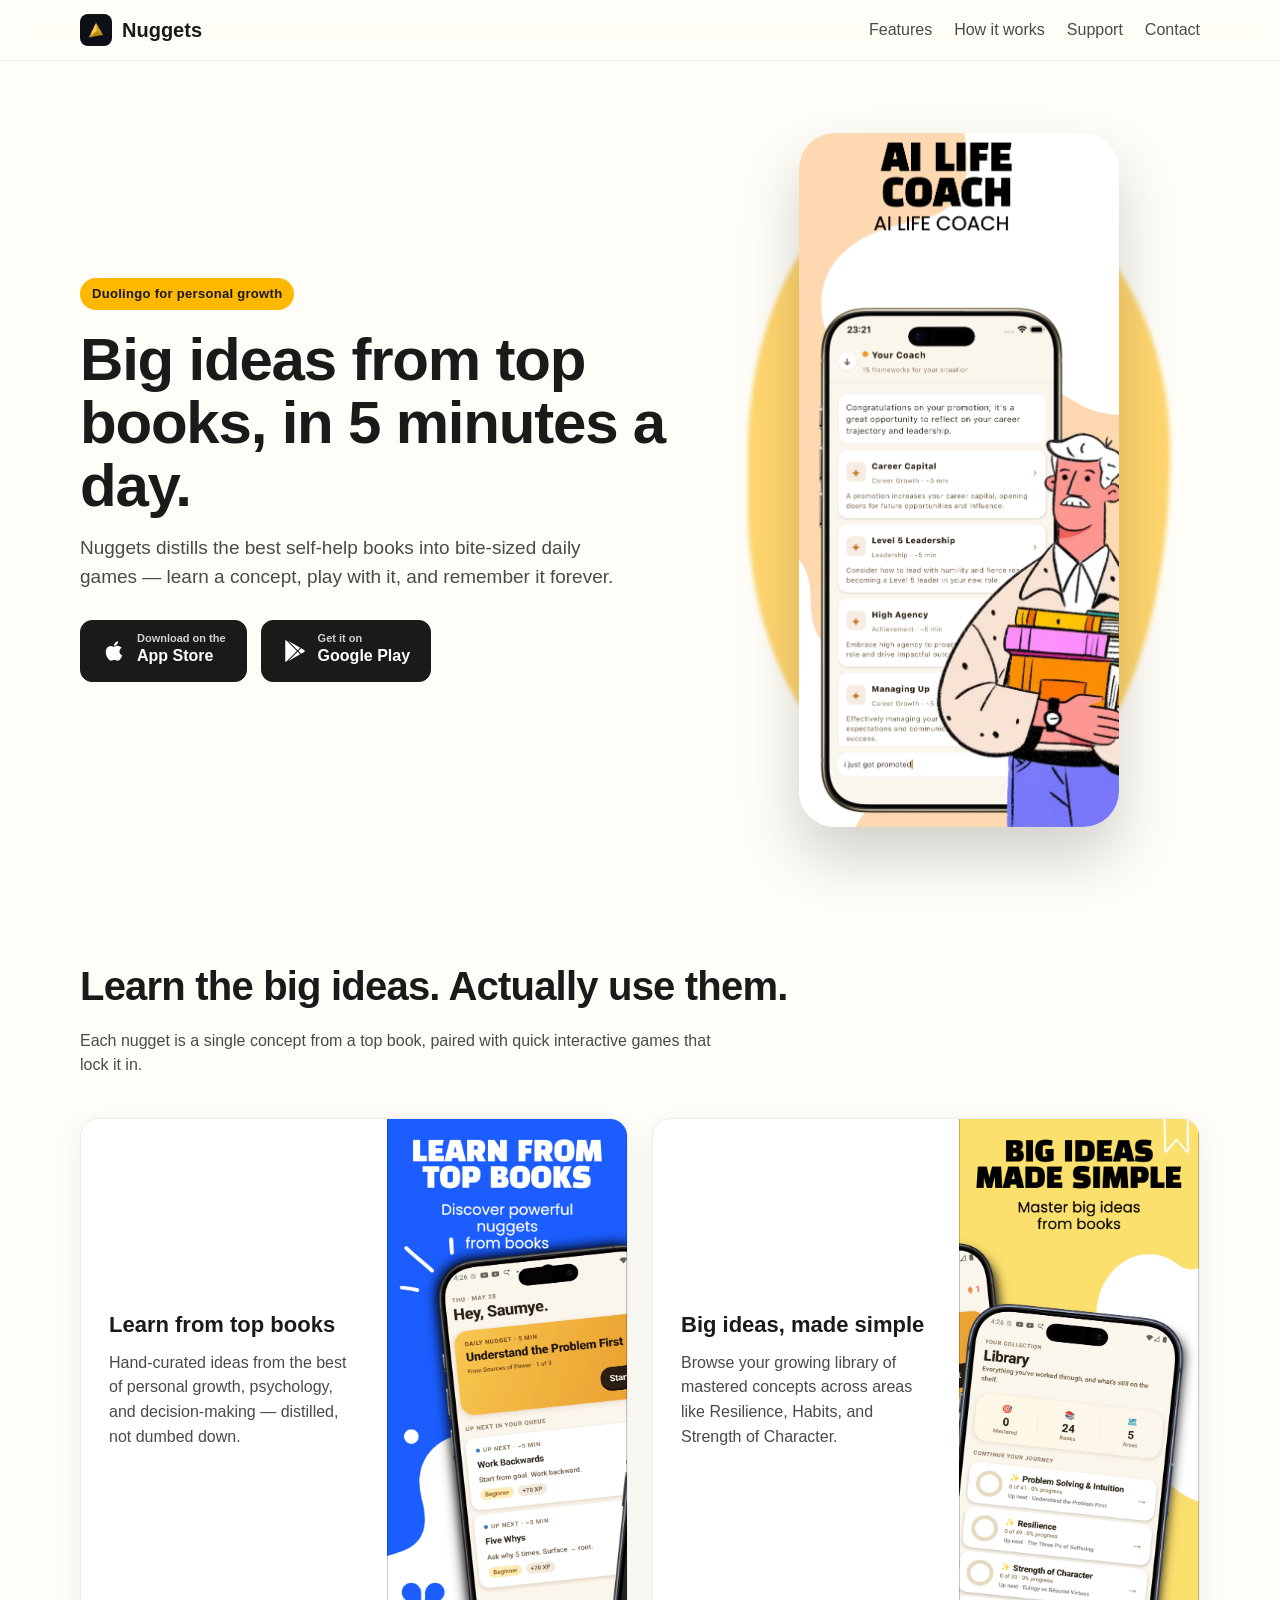
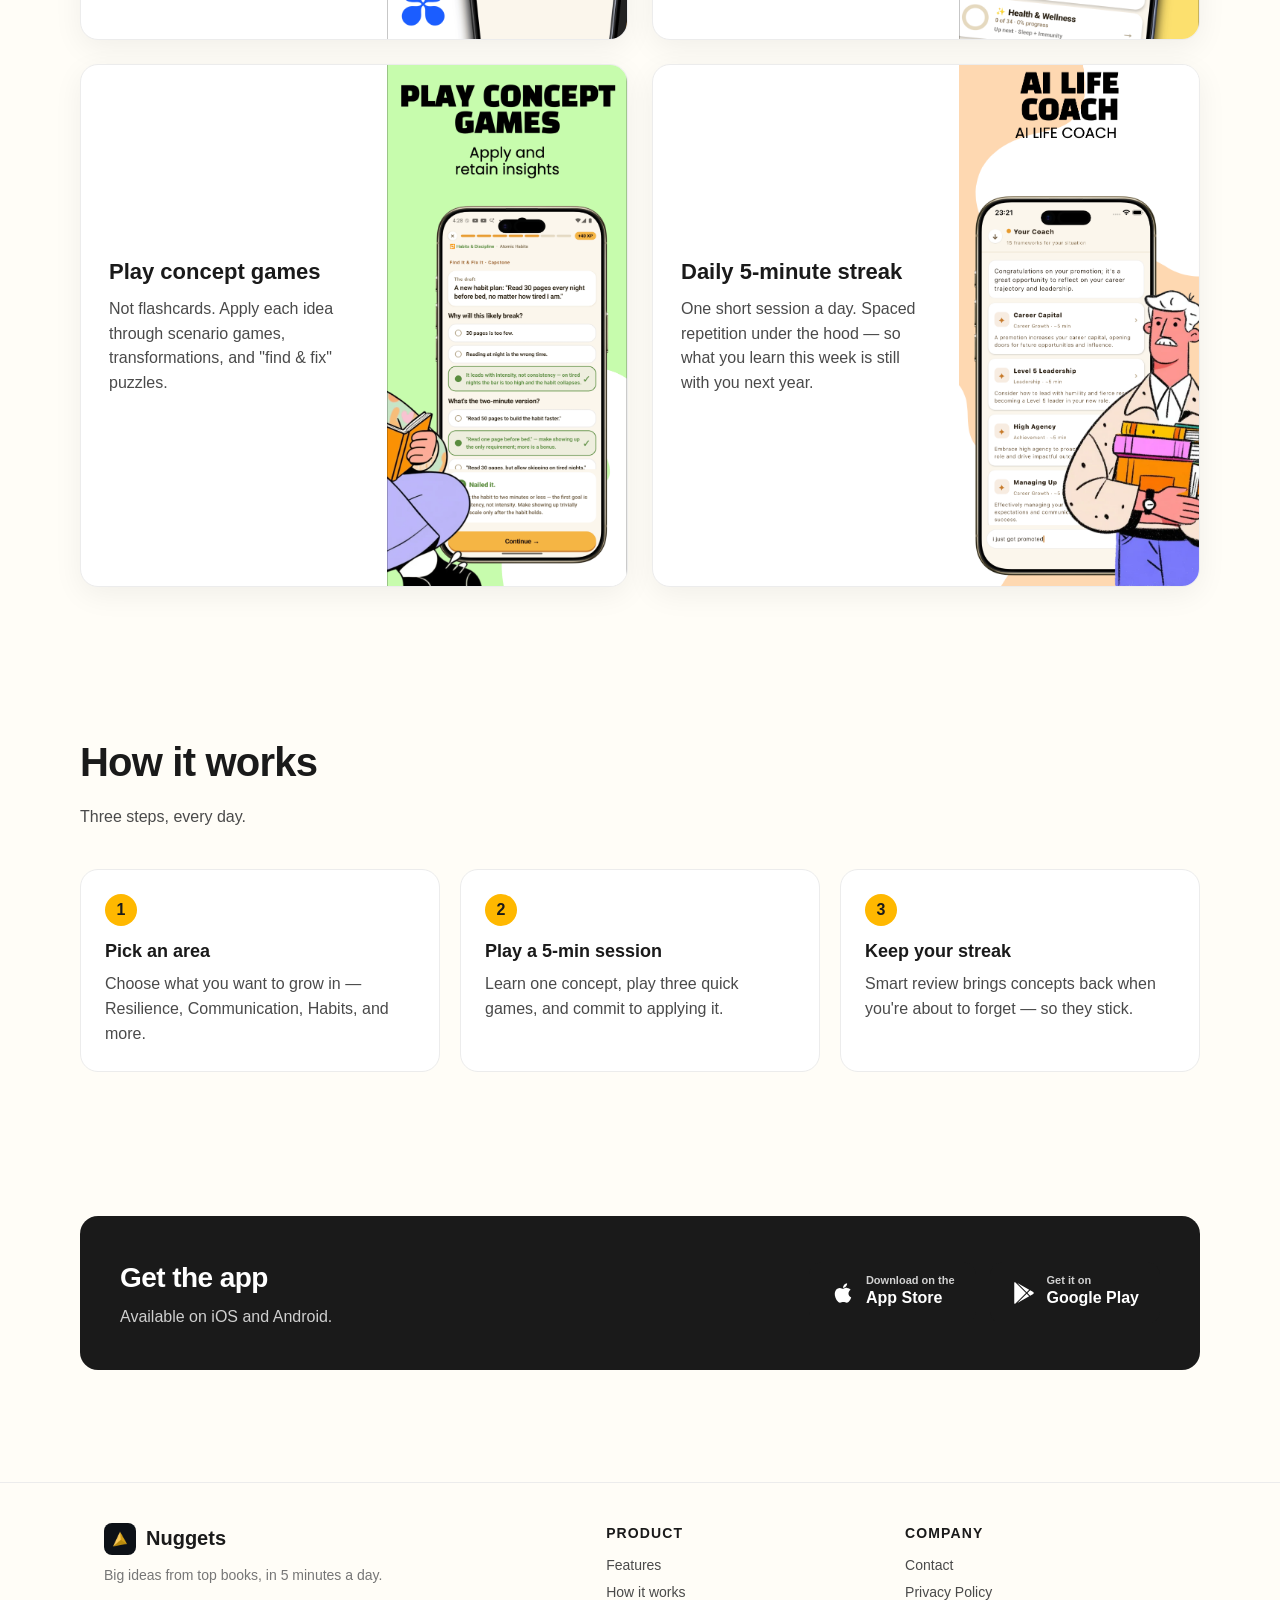
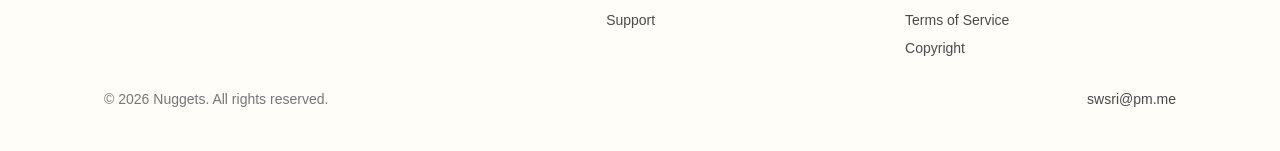
==== commit f1c90b44: "Swap hero image to the AI Life Coach screenshot Better matches what users actually do in the app — t" ====
--- a/index.html
+++ b/index.html
@@ -10,7 +10,7 @@
 <link rel="stylesheet" href="assets/styles.css" />
 <meta property="og:title" content="Nuggets — Big ideas, made simple" />
 <meta property="og:description" content="A daily 5-minute game that turns top self-help books into habits you'll actually use." />
-<meta property="og:image" content="assets/screenshots/image1.png" />
+<meta property="og:image" content="assets/screenshots/image5.png" />
 <meta property="og:type" content="website" />
 </head>
 <body>
@@ -58,7 +58,7 @@
       </div>
     </div>
     <div class="hero-art">
-      <img class="phone" src="assets/screenshots/image1.png" alt="Nuggets app — daily nugget" />
+      <img class="phone" src="assets/screenshots/image5.png" alt="Nuggets app — AI Life Coach surfacing frameworks for your situation" />
     </div>
   </section>
 
